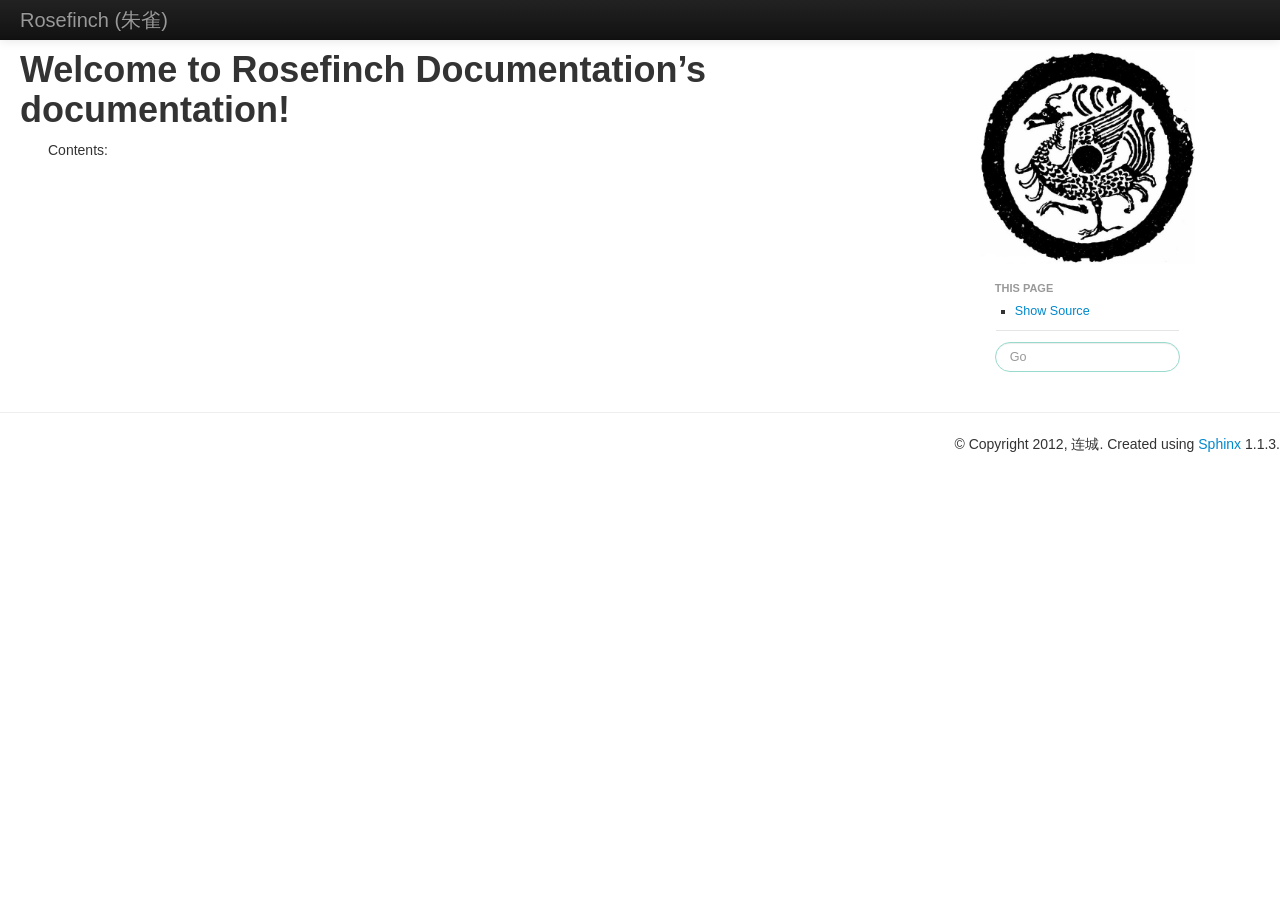
==== index.html @ 47800d83 "Updated Sphinx build" ====
<!DOCTYPE HTML>


<html xmlns="http://www.w3.org/1999/xhtml">
  <head>
    <meta http-equiv="Content-Type" content="text/html; charset=utf-8" />
    
    <title>Welcome to Rosefinch Documentation’s documentation! &mdash; Rosefinch (朱雀)</title>
    
    <link rel="stylesheet" href="_static/rosefinch.css" type="text/css" />
    <link rel="stylesheet" href="_static/pygments.css" type="text/css" />
    <link rel="stylesheet" href="_static/bootstrap.min.css" type="text/css" />
    
    <script type="text/javascript">
      var DOCUMENTATION_OPTIONS = {
        URL_ROOT:    '',
        VERSION:     '1.0.0',
        COLLAPSE_INDEX: false,
        FILE_SUFFIX: '.html',
        HAS_SOURCE:  true
      };
    </script>
    <script type="text/javascript" src="_static/jquery.js"></script>
    <script type="text/javascript" src="_static/underscore.js"></script>
    <script type="text/javascript" src="_static/doctools.js"></script>
    <script type="text/javascript" src="_static/bootstrap.min.js"></script>
    <link rel="top" title="Rosefinch (朱雀)" href="#" /> 
  </head>
  <body><div class="navbar navbar-fixed-top navbar-inverse">
    <div class="navbar-inner">
      <div class="container-fluid">
        <a href="#" class="brand">Rosefinch (朱雀)</a>
        <ul class="nav"></ul>
      </div>
    </div>
  </div><div class="content container-fluid">
    <div class="row-fluid">
      

    <div class="document"><div class="span9">
    
      <div class="documentwrapper">
        <div class="bodywrapper">
          <div class="body">
            
  <div class="section" id="welcome-to-rosefinch-documentation-s-documentation">
<h1>Welcome to Rosefinch Documentation&#8217;s documentation!<a class="headerlink" href="#welcome-to-rosefinch-documentation-s-documentation" title="Permalink to this headline">¶</a></h1>
<p>Contents:</p>
<div class="toctree-wrapper compound">
<ul class="simple">
</ul>
</div>
</div>


          </div>
        </div>
      </div>
  </div><div class="span3">
      <div class="sphinxsidebar">
        <div class="sphinxsidebarwrapper">
            <p class="logo"><a href="#">
              <img class="logo" src="_static/rosefinch.jpg" alt="Logo"/>
            </a></p><ul class="nav nav-list">
    <li class="nav-header">This Page</li>
    <ul>
      <li><a href="_sources/index.txt" rel="nofollow">Show Source</a></li>
    </ul>
  </ul><ul class="nav nav-list">
    <li class="divider"></li>
    <form action="http://www.google.com/search" method="get" class="form-search">
      <input type="text" name="as_q" placeholder="Go" class="search-query span12" />
      <input type="hidden" name="sitesearch" value="http://liancheng.github.com/rosefinch" />
    </form>
  </ul>
        </div>
      </div></div>
      <div class="clearer"></div>
    </div>
    </div>
  </div><hr />
  
    <div class="footer">
        &copy; Copyright 2012, 连城.
      Created using <a href="http://sphinx.pocoo.org/">Sphinx</a> 1.1.3.
    </div>
  </body>
</html>
---- _static/rosefinch.css ----
@import url("basic.css");

/* Resets field list style */
table.field-list td, table.field-list th {
  text-align: left;
}

/* Resets footnote label style */
table.footnote .label {
  font-size: inherit;
  font-weight: inherit;
  line-height: inherit;
  color: inherit;
  text-shadow: inherit;
  white-space: inherit
  vertical-align: inherit;
  background-color: inherit;
  padding: inherit;
  -webkit-border-radius: inherit;
     -moz-border-radius: inherit;
          border-radius: inherit;
}

div.sphinxsidebar {
  margin-left: 0;
}

div.content {
  margin-top: 40px;
}

div.footer {
  text-align: right;
}.body p {
    text-indent: 2em;
  }

  .body p.compound-middle,
  .body p.compound-last,
  .body p.topic-title,
  .body p.rubric,
  .body table.footnote p,
  .body li p.first,
  .body li div.first p.compound-first {
    text-indent: 0;
  }a.reference>em {
  font-style: inherit;
}
---- _static/pygments.css ----
.highlight .hll { background-color: #ffffcc }
.highlight  { background: #eeffcc; }
.highlight .c { color: #408090; font-style: italic } /* Comment */
.highlight .err { border: 1px solid #FF0000 } /* Error */
.highlight .k { color: #007020; font-weight: bold } /* Keyword */
.highlight .o { color: #666666 } /* Operator */
.highlight .cm { color: #408090; font-style: italic } /* Comment.Multiline */
.highlight .cp { color: #007020 } /* Comment.Preproc */
.highlight .c1 { color: #408090; font-style: italic } /* Comment.Single */
.highlight .cs { color: #408090; background-color: #fff0f0 } /* Comment.Special */
.highlight .gd { color: #A00000 } /* Generic.Deleted */
.highlight .ge { font-style: italic } /* Generic.Emph */
.highlight .gr { color: #FF0000 } /* Generic.Error */
.highlight .gh { color: #000080; font-weight: bold } /* Generic.Heading */
.highlight .gi { color: #00A000 } /* Generic.Inserted */
.highlight .go { color: #303030 } /* Generic.Output */
.highlight .gp { color: #c65d09; font-weight: bold } /* Generic.Prompt */
.highlight .gs { font-weight: bold } /* Generic.Strong */
.highlight .gu { color: #800080; font-weight: bold } /* Generic.Subheading */
.highlight .gt { color: #0040D0 } /* Generic.Traceback */
.highlight .kc { color: #007020; font-weight: bold } /* Keyword.Constant */
.highlight .kd { color: #007020; font-weight: bold } /* Keyword.Declaration */
.highlight .kn { color: #007020; font-weight: bold } /* Keyword.Namespace */
.highlight .kp { color: #007020 } /* Keyword.Pseudo */
.highlight .kr { color: #007020; font-weight: bold } /* Keyword.Reserved */
.highlight .kt { color: #902000 } /* Keyword.Type */
.highlight .m { color: #208050 } /* Literal.Number */
.highlight .s { color: #4070a0 } /* Literal.String */
.highlight .na { color: #4070a0 } /* Name.Attribute */
.highlight .nb { color: #007020 } /* Name.Builtin */
.highlight .nc { color: #0e84b5; font-weight: bold } /* Name.Class */
.highlight .no { color: #60add5 } /* Name.Constant */
.highlight .nd { color: #555555; font-weight: bold } /* Name.Decorator */
.highlight .ni { color: #d55537; font-weight: bold } /* Name.Entity */
.highlight .ne { color: #007020 } /* Name.Exception */
.highlight .nf { color: #06287e } /* Name.Function */
.highlight .nl { color: #002070; font-weight: bold } /* Name.Label */
.highlight .nn { color: #0e84b5; font-weight: bold } /* Name.Namespace */
.highlight .nt { color: #062873; font-weight: bold } /* Name.Tag */
.highlight .nv { color: #bb60d5 } /* Name.Variable */
.highlight .ow { color: #007020; font-weight: bold } /* Operator.Word */
.highlight .w { color: #bbbbbb } /* Text.Whitespace */
.highlight .mf { color: #208050 } /* Literal.Number.Float */
.highlight .mh { color: #208050 } /* Literal.Number.Hex */
.highlight .mi { color: #208050 } /* Literal.Number.Integer */
.highlight .mo { color: #208050 } /* Literal.Number.Oct */
.highlight .sb { color: #4070a0 } /* Literal.String.Backtick */
.highlight .sc { color: #4070a0 } /* Literal.String.Char */
.highlight .sd { color: #4070a0; font-style: italic } /* Literal.String.Doc */
.highlight .s2 { color: #4070a0 } /* Literal.String.Double */
.highlight .se { color: #4070a0; font-weight: bold } /* Literal.String.Escape */
.highlight .sh { color: #4070a0 } /* Literal.String.Heredoc */
.highlight .si { color: #70a0d0; font-style: italic } /* Literal.String.Interpol */
.highlight .sx { color: #c65d09 } /* Literal.String.Other */
.highlight .sr { color: #235388 } /* Literal.String.Regex */
.highlight .s1 { color: #4070a0 } /* Literal.String.Single */
.highlight .ss { color: #517918 } /* Literal.String.Symbol */
.highlight .bp { color: #007020 } /* Name.Builtin.Pseudo */
.highlight .vc { color: #bb60d5 } /* Name.Variable.Class */
.highlight .vg { color: #bb60d5 } /* Name.Variable.Global */
.highlight .vi { color: #bb60d5 } /* Name.Variable.Instance */
.highlight .il { color: #208050 } /* Literal.Number.Integer.Long */
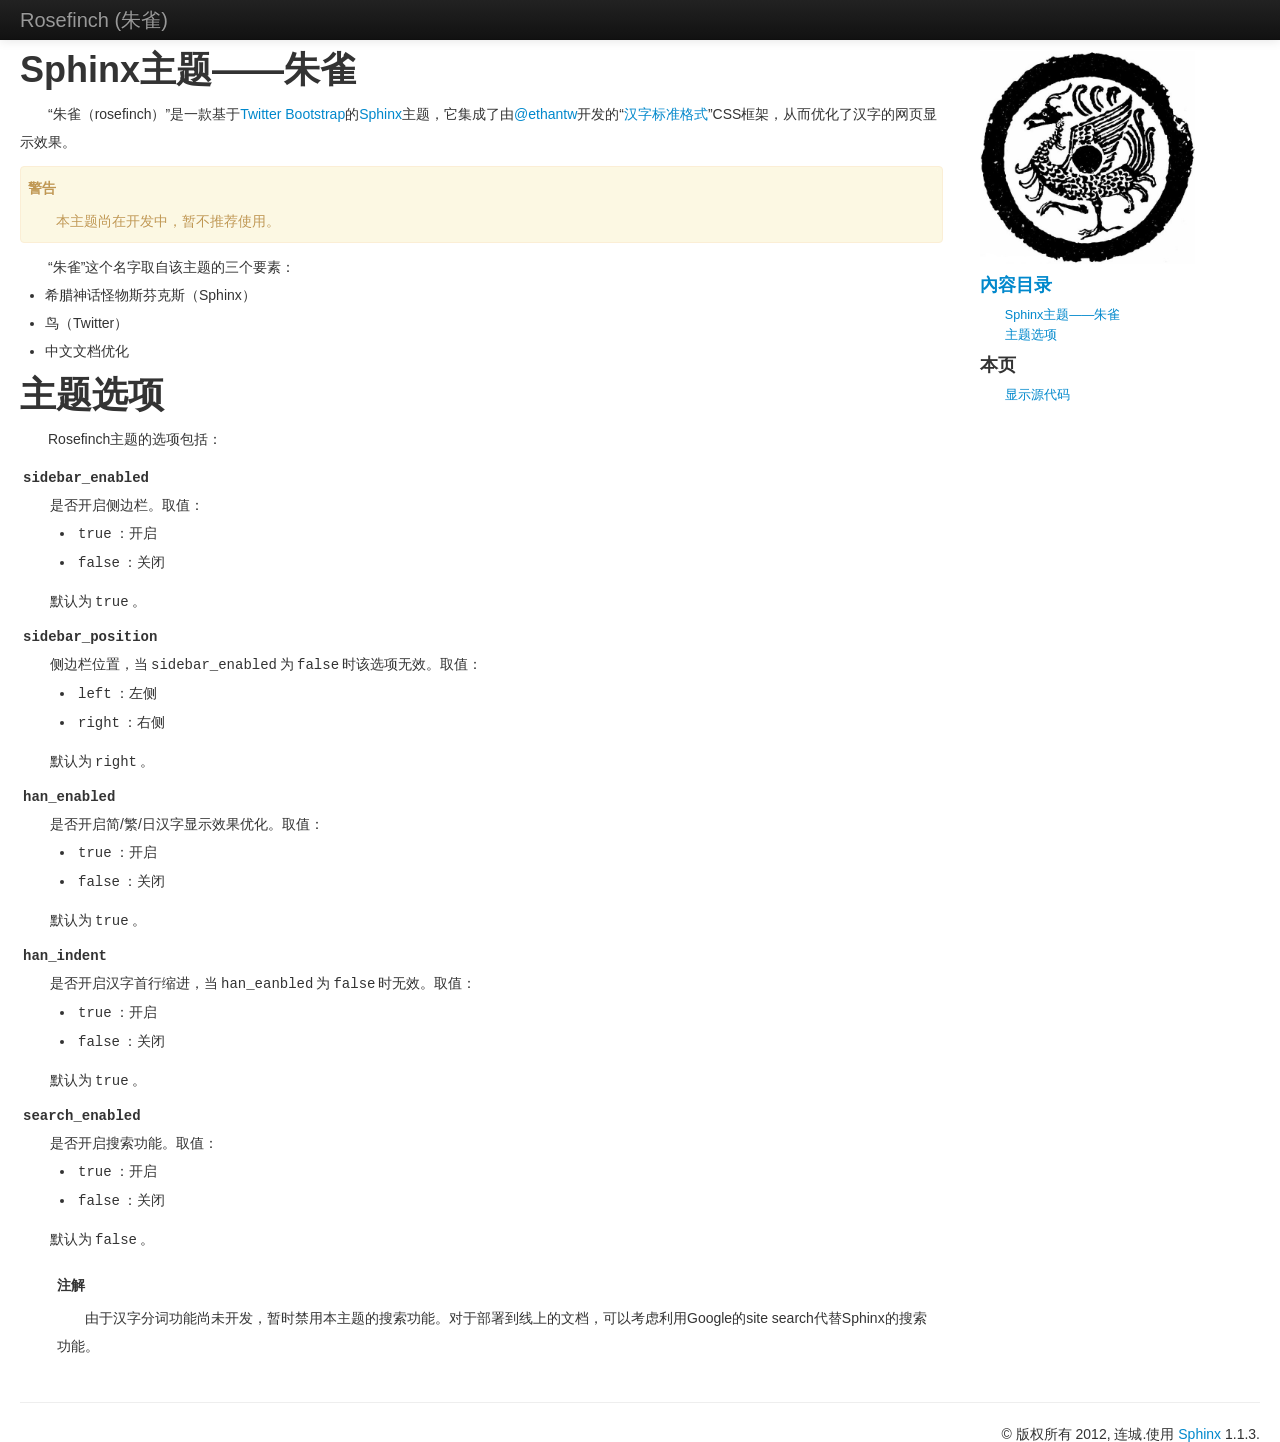
==== commit 5f7b5822: "Update gh-pages branch" ====
--- a/index.html
+++ b/index.html
@@ -1,89 +1,133 @@
-
 <!DOCTYPE HTML>
 
+  <html xmlns="http://www.w3.org/1999/xhtml" lang="zh">
 
-<html xmlns="http://www.w3.org/1999/xhtml">
   <head>
     <meta http-equiv="Content-Type" content="text/html; charset=utf-8" />
+    <title>Sphinx主题——朱雀 &mdash; Rosefinch (朱雀)</title>
     
-    <title>Welcome to Rosefinch Documentation’s documentation! &mdash; Rosefinch (朱雀)</title>
-    
-    <link rel="stylesheet" href="_static/rosefinch.css" type="text/css" />
-    <link rel="stylesheet" href="_static/pygments.css" type="text/css" />
+    <link rel="stylesheet" href="_static/han.min.css" type="text/css" />
     <link rel="stylesheet" href="_static/bootstrap.min.css" type="text/css" />
-    
+  <link rel="stylesheet" href="_static/rosefinch.css" type="text/css" />
+  <link rel="stylesheet" href="_static/pygments.css" type="text/css" />
     <script type="text/javascript">
       var DOCUMENTATION_OPTIONS = {
-        URL_ROOT:    '',
-        VERSION:     '1.0.0',
+        URL_ROOT:       '',
+        VERSION:        '1.0.0',
         COLLAPSE_INDEX: false,
-        FILE_SUFFIX: '.html',
-        HAS_SOURCE:  true
+        FILE_SUFFIX:    '.html',
+        HAS_SOURCE:     true
       };
     </script>
+    <script type="text/javascript" src="_static/han.min.js"></script>
+    <script type="text/javascript" src="_static/bootstrap.min.js"></script>
     <script type="text/javascript" src="_static/jquery.js"></script>
     <script type="text/javascript" src="_static/underscore.js"></script>
-    <script type="text/javascript" src="_static/doctools.js"></script>
-    <script type="text/javascript" src="_static/bootstrap.min.js"></script>
-    <link rel="top" title="Rosefinch (朱雀)" href="#" /> 
-  </head>
-  <body><div class="navbar navbar-fixed-top navbar-inverse">
-    <div class="navbar-inner">
-      <div class="container-fluid">
-        <a href="#" class="brand">Rosefinch (朱雀)</a>
-        <ul class="nav"></ul>
-      </div>
-    </div>
-  </div><div class="content container-fluid">
-    <div class="row-fluid">
-      
+    <script type="text/javascript" src="_static/doctools.js"></script><link rel="top" title="Rosefinch (朱雀)" href="#" /></head>
 
-    <div class="document"><div class="span9">
-    
-      <div class="documentwrapper">
-        <div class="bodywrapper">
-          <div class="body">
-            
-  <div class="section" id="welcome-to-rosefinch-documentation-s-documentation">
-<h1>Welcome to Rosefinch Documentation&#8217;s documentation!<a class="headerlink" href="#welcome-to-rosefinch-documentation-s-documentation" title="Permalink to this headline">¶</a></h1>
-<p>Contents:</p>
-<div class="toctree-wrapper compound">
-<ul class="simple">
+  <body><div class="navbar navbar-static-top navbar-inverse">
+        <div class="navbar-inner">
+          <a href="#" class="brand">Rosefinch (朱雀)</a>
+          <ul class="nav"></ul></div>
+      </div><div class="content container-fluid">
+        <div class="row-fluid"><div class="document span9"><article lang="zh">
+                <div class="documentwrapper"><div class="body"><div class="section" id="sphinx">
+<h1>Sphinx主题——朱雀<a class="headerlink" href="#sphinx" title="永久链接至标题">¶</a></h1>
+<p>“朱雀（rosefinch）”是一款基于<a class="reference external" href="http://twitter.github.com/bootstrap/">Twitter Bootstrap</a>的<a class="reference external" href="http://sphinx.pocoo.org/">Sphinx</a>主题，它集成了由<a class="reference external" href="http://twitter.com/ethantw/">&#64;ethantw</a>开发的“<a class="reference external" href="http://ethantw.net/projects/han/">汉字标准格式</a>”CSS框架，从而优化了汉字的网页显示效果。</p>
+<div class="alert alert-block admonition warning">
+<p class="first admonition-title">警告</p>
+<p class="last">本主题尚在开发中，暂不推荐使用。</p>
+</div>
+<div class="compound">
+<p class="compound-first">“朱雀”这个名字取自该主题的三个要素：</p>
+<ul class="compound-last simple">
+<li>希腊神话怪物斯芬克斯（Sphinx）</li>
+<li>鸟（Twitter）</li>
+<li>中文文档优化</li>
 </ul>
 </div>
 </div>
-
-
-          </div>
-        </div>
-      </div>
-  </div><div class="span3">
-      <div class="sphinxsidebar">
-        <div class="sphinxsidebarwrapper">
-            <p class="logo"><a href="#">
-              <img class="logo" src="_static/rosefinch.jpg" alt="Logo"/>
-            </a></p><ul class="nav nav-list">
-    <li class="nav-header">This Page</li>
-    <ul>
-      <li><a href="_sources/index.txt" rel="nofollow">Show Source</a></li>
-    </ul>
-  </ul><ul class="nav nav-list">
-    <li class="divider"></li>
-    <form action="http://www.google.com/search" method="get" class="form-search">
-      <input type="text" name="as_q" placeholder="Go" class="search-query span12" />
-      <input type="hidden" name="sitesearch" value="http://liancheng.github.com/rosefinch" />
-    </form>
-  </ul>
-        </div>
-      </div></div>
-      <div class="clearer"></div>
+<div class="section" id="id1">
+<h1>主题选项<a class="headerlink" href="#id1" title="永久链接至标题">¶</a></h1>
+<p>Rosefinch主题的选项包括：</p>
+<dl class="docutils">
+<dt><tt class="docutils literal"><span class="pre">sidebar_enabled</span></tt></dt>
+<dd><p class="first">是否开启侧边栏。取值：</p>
+<div class="last compound">
+<ul class="compound-first simple">
+<li><tt class="docutils literal"><span class="pre">true</span></tt>：开启</li>
+<li><tt class="docutils literal"><span class="pre">false</span></tt>：关闭</li>
+</ul>
+<p class="compound-last">默认为<tt class="docutils literal"><span class="pre">true</span></tt>。</p>
+</div>
+</dd>
+<dt><tt class="docutils literal"><span class="pre">sidebar_position</span></tt></dt>
+<dd><p class="first">侧边栏位置，当<tt class="docutils literal"><span class="pre">sidebar_enabled</span></tt>为<tt class="docutils literal"><span class="pre">false</span></tt>时该选项无效。取值：</p>
+<div class="last compound">
+<ul class="compound-first simple">
+<li><tt class="docutils literal"><span class="pre">left</span></tt>：左侧</li>
+<li><tt class="docutils literal"><span class="pre">right</span></tt>：右侧</li>
+</ul>
+<p class="compound-last">默认为<tt class="docutils literal"><span class="pre">right</span></tt>。</p>
+</div>
+</dd>
+<dt><tt class="docutils literal"><span class="pre">han_enabled</span></tt></dt>
+<dd><p class="first">是否开启简/繁/日汉字显示效果优化。取值：</p>
+<div class="last compound">
+<ul class="compound-first simple">
+<li><tt class="docutils literal"><span class="pre">true</span></tt>：开启</li>
+<li><tt class="docutils literal"><span class="pre">false</span></tt>：关闭</li>
+</ul>
+<p class="compound-last">默认为<tt class="docutils literal"><span class="pre">true</span></tt>。</p>
+</div>
+</dd>
+<dt><tt class="docutils literal"><span class="pre">han_indent</span></tt></dt>
+<dd><p class="first">是否开启汉字首行缩进，当<tt class="docutils literal"><span class="pre">han_eanbled</span></tt>为<tt class="docutils literal"><span class="pre">false</span></tt>时无效。取值：</p>
+<div class="last compound">
+<ul class="compound-first simple">
+<li><tt class="docutils literal"><span class="pre">true</span></tt>：开启</li>
+<li><tt class="docutils literal"><span class="pre">false</span></tt>：关闭</li>
+</ul>
+<p class="compound-last">默认为<tt class="docutils literal"><span class="pre">true</span></tt>。</p>
+</div>
+</dd>
+<dt><tt class="docutils literal"><span class="pre">search_enabled</span></tt></dt>
+<dd><p class="first">是否开启搜索功能。取值：</p>
+<div class="last compound">
+<ul class="compound-first simple">
+<li><tt class="docutils literal"><span class="pre">true</span></tt>：开启</li>
+<li><tt class="docutils literal"><span class="pre">false</span></tt>：关闭</li>
+</ul>
+<p class="compound-middle">默认为<tt class="docutils literal"><span class="pre">false</span></tt>。</p>
+<div class="compound-last admonition note">
+<p class="first admonition-title">注解</p>
+<p class="last">由于汉字分词功能尚未开发，暂时禁用本主题的搜索功能。对于部署到线上的文档，可以考虑利用Google的site search代替Sphinx的搜索功能。</p>
+</div>
+</div>
+</dd>
+</dl>
+</div>
+</div></div>
+              </article><div class="clearer"></div>
+          </div><div class="span3">
+                <div class="sphinxsidebar">
+      <div class="sphinxsidebarwrapper"><p class="logo">
+              <a href="#">
+                <img class="logo" src="_static/rosefinch.jpg" alt="Logo"/>
+              </a>
+            </p><h4><a href="#">內容目录</a></h4>
+  <ul>
+<li><a class="reference internal" href="#">Sphinx主题——朱雀</a></li>
+<li><a class="reference internal" href="#id1">主题选项</a></li>
+</ul>
+<h4>本页</h4>
+  <ul>
+    <li>
+      <a href="_sources/index.txt" rel="nofollow">显示源代码</a>
+    </li>
+  </ul></div>
     </div>
-    </div>
-  </div><hr />
-  
-    <div class="footer">
-        &copy; Copyright 2012, 连城.
-      Created using <a href="http://sphinx.pocoo.org/">Sphinx</a> 1.1.3.
-    </div>
-  </body>
+              </div></div>
+      </div><div class="footer container-fluid">
+        <hr />&copy; 版权所有 2012, 连城.使用 <a href="http://sphinx.pocoo.org/">Sphinx</a> 1.1.3.</div></body>
 </html>
--- a/_static/han.min.css
+++ b/_static/han.min.css
@@ -0,0 +1,22 @@
+@charset "utf-8";
+
+/* 漢字標準格式
+ * Standard Han Format
+ *
+ * Version: 1.2
+ * Lisence: MIT Lisence
+ * Last-Modified: 2011/12/22
+ */
+
+/* 手動設定字體 */
+/* 注音符號字體：出自教育部標準楷書之注音字符 */
+@font-face {  font-family: ff-zhuyin;  src: url(zhuyin.eot) /* for MsIE */;  }
+@font-face {  font-family: ff-zhuyin;  src: url(zhuyin.ttf);  }
+/* 漢字手寫體（cursive） */
+@font-face {  font-family: ff-cursive-han;  src: local(STFangsong), local(STKaiti), local(Kai), local("標楷體"), local(DFKaiShu-SB-Estd-BF);  }
+/* 襯線西文斜體字型 */
+@font-face {  font-family: ff-latin-serif-italic;  src: local("Times New Roman Italic") /* for Gecko */, local("TimesNewRomanPS-ItalicMT") /* for Webkit */, local("Times-Italic");  }
+/* 無襯線西文斜體字型 */
+@font-face {  font-family: ff-latin-sans-italic;  src: local("Helvetica Oblique") /* for Gecko */, local("Helvetica-LightOblique") /* for Webkit */, local("Arial Italic") /* for Windows */, local("Arial-ItalicMT");  }
+
+article,aside,details,figcaption,figure,footer,header,hgroup,nav,section{display:block}audio,canvas,video{display:inline-block;*display:inline;*zoom:1}audio:not([controls]){display:none}[hidden]{display:none}html{font-size:100%;overflow-y:scroll;-webkit-text-size-adjust:100%;-ms-text-size-adjust:100%}body{margin:0}body,button,input,select,textarea{font-family:sans-serif}a:focus{outline:thin dotted}a:hover,a:active{outline:0}h1{font-size:2em}abbr[title]{border-bottom:1px dotted}b,strong{font-weight:bold}blockquote{margin:1em 40px}dfn{font-style:italic}mark{background:#ff0;color:#000}pre,code,kbd,samp{font-family:monospace,serif;_font-family:'courier new',monospace;font-size:1em}pre{white-space:pre;white-space:pre-wrap;word-wrap:break-word}q{quotes:none}q:before,q:after{content:'';content:none}small{font-size:75%}sub,sup{font-size:75%;line-height:0;position:relative;vertical-align:baseline}sup{top:-0.5em}sub{bottom:-0.25em}ul,ol{margin-left:0;padding:0 0 0 40px}dd{margin:0 0 0 40px}nav ul,nav ol{list-style:none;list-style-image:none}img{border:0;-ms-interpolation-mode:bicubic}svg:not(:root){overflow:hidden}figure{margin:0}form{margin:0}fieldset{border:1px solid #c0c0c0;margin:0 2px;padding:.35em .625em .75em}legend{border:0;*margin-left:-7px}button,input,select,textarea{font-size:100%;margin:0;vertical-align:baseline;*vertical-align:middle}button,input{line-height:normal}button,input[type="button"],input[type="reset"],input[type="submit"]{cursor:pointer;-webkit-appearance:button;*overflow:visible}input[type="checkbox"],input[type="radio"]{box-sizing:border-box;padding:0}input[type="search"]{-webkit-appearance:textfield;-moz-box-sizing:content-box;-webkit-box-sizing:content-box;box-sizing:content-box}input[type="search"]::-webkit-search-decoration{-webkit-appearance:none}button::-moz-focus-inner,input::-moz-focus-inner{border:0;padding:0}textarea{overflow:auto;vertical-align:top}table{border-collapse:collapse;border-spacing:0}dfn{font-style:normal;font-weight:bolder}pre code{display:block;overflow:auto;white-space:pre;word-wrap:normal}html:lang(zh) a:link,html:lang(zh) a:visited,html:lang(zh) a:hover,html:lang(zh) a:active,html:lang(zh) ins{text-decoration:inherit}html:lang(zh) ins{border-bottom:3px double lightgray}u:lang(zh){letter-spacing:0}u+u{margin-left:.125em}b.pn{font-weight:inherit}b.pn:lang(zh){border-bottom:1px solid;padding-bottom:-0.05em;text-decoration:none}b.pn:lang(zh-latn){border:inherit}b.pn:lang(zh)+b.pn:lang(zh){margin-left:.1em}article h4,article h5{margin:1em 0 .5em 0}article h4+h5{margin-top:-.5em}article p,article li{line-height:2;text-align:justify}article p{margin:0}article p:before{content:"        ";font-style:normal;font-weight:normal;text-decoration:none}article:lang(zh) p:before{content:"　　"}article:lang(ja) p:before{content:"　"}article:lang(zh) p.poem-like:before,article:lang(zh).poem-like p:before,blockquote:lang(zh).poem-like p:before,article:lang(ja) p.poem-like:before,article:lang(ja).poem-like p:before,blockquote:lang(ja).poem-like p:before{content:""}article:lang(zh) p.poem-like,article:lang(zh).poem-like p,blockquote:lang(zh).poem-like p,article:lang(ja) p.poem-like,article:lang(ja).poem-like p,blockquote:lang(ja).poem-like p{margin-left:2em}cite:lang(zh),cite:lang(ja),cite:lang(en).piece{font-style:inherit}cite:lang(zh):before,cite:lang(zh):after{content:"《";font-family:"Hiragino Mincho Pro","LiSong Pro",STSong,"微軟正黑體",PMingLiU,serif;line-height:inherit}cite:lang(zh):after{content:"》"}cite:lang(zh).piece:before{content:"〈"}cite:lang(zh).piece:after{content:"〉"}cite:lang(ja):before{content:"『"}cite:lang(ja):after{content:"』"}cite:lang(ja).piece:before{content:"「"}cite:lang(ja).piece:after{content:"」"}cite:lang(en).piece:before{content:"“"}cite:lang(en).piece:after{content:"”"}cite:lang(en-GB).piece:before{content:"‘"}cite:lang(en-GB).piece:after{content:"’"}.no-cite-mark cite:before,.no-cite-mark cite:after,cite.no-cite-mark:before,cite.no-cite-mark:after{content:""!important}em:lang(zh),em:lang(ja){border-bottom:2px dotted;font-style:normal;padding-bottom:.05em}.han-js em:lang(zh),.han-js em:lang(ja){border-bottom:0 none;padding-bottom:auto}.textemphasis em:lang(zh){text-emphasis:circle;-moz-text-emphasis:circle;-o-text-emphasis:circle;-webkit-text-emphasis:circle;text-emphasis-position:under;-moz-text-emphasis-position:under;-o-text-emphasis-position:under;-webkit-text-emphasis-position:under}.textemphasis em:lang(ja){text-emphasis:sesame;-moz-text-emphasis:sesame;-o-text-emphasis:sesame;-webkit-text-emphasis:sesame}.textemphasis em span.cjk.punc{text-emphasis:none;-moz-text-emphasis:none;-o-text-emphasis:none;-webkit-text-emphasis:none}.textemphasis em span.cjk:after,.textemphasis em span.latin:after{content:""!important}.no-textemphasis em:lang(zh) span.cjk,.no-textemphasis em:lang(ja) span.cjk,.no-textemphasis em:lang(zh) span.latin,.no-textemphasis em:lang(ja) span.latin{font-style:inherit;position:relative}.no-textemphasis em:lang(zh) span.cjk:after,.no-textemphasis em:lang(ja) span.cjk:after,.no-textemphasis em:lang(zh) span.latin:after,.no-textemphasis em:lang(ja) span.latin:after{content:"・";display:inline-block;font-family:"Hiragino Mincho Pro",HiraMinPro-W3,"MS Mincho",MS-Mincho,serif!important;font-style:normal;font-weight:normal;height:.9em;left:0;line-height:1em;margin:.8em 0 0 0;overflow:hidden;position:absolute;top:0}.no-textemphasis em:lang(ja) span.cjk:after,.no-textemphasis em:lang(ja) span.latin:after{content:"、";margin:-1.2em 0 0 .35em;overflow:inherit}.no-textemphasis em:lang(zh) span.latin:after{margin-left:-.25em}.no-textemphasis em:lang(ja) span.latin:after{margin-left:0}.no-textemphasis em:lang(zh) span.space:after,.no-textemphasis em:lang(ja) span.space:after,.no-textemphasis em:lang(zh) span.cjk.punc:after,.no-textemphasis em:lang(ja) span.cjk.punc:after{content:""}i:lang(zh){font-family:ff-latin-serif-italic,"Times New Roman",ff-cursive-han,cursive,"標楷體",serif;font-style:inherit}i:lang(zh-TW),i:lang(zh-HK){font-family:ff-latin-serif-italic,"Times New Roman",ff-cursive-han,cursive,"標楷體",serif}i:lang(ja){font-family:ff-latin-serif-italic,"Times New Roman",cursive,serif;font-style:inherit}article blockquote i:lang(zh),article blockquote i:lang(ja){font-family:ff-latin-sans-italic,Helvetica,Arial,"Hiragino Sans GB",sans-serif;font-style:inherit}.msie i:lang(zh) span.latin,.msie i:lang(ja) span.latin{font-style:italic}article p strong:lang(zh),article li strong:lang(zh){font-family:sans-serif;font-weight:600}q:lang(zh),q:lang(ja){quotes:'「' '」' '『' '』' '「' '」' '『' '』' '「' '」' '『' '』'}q:lang(zh-CN),q:lang(zh-hans),q:lang(en){quotes:'“' '”' '‘' '’' '“' '”' '‘' '’' '“' '”' '‘' '’'}q:lang(en-GB){quotes:'‘' '’' '“' '”' '‘' '’' '“' '”' '‘' '’' '“' '”'}q:before{content:open-quote}q:after{content:close-quote}.no-quotes q:lang(zh):before,.no-quotes q:lang(ja):before{content:"「"}.no-quotes q:lang(zh):after,.no-quotes q:lang(ja):after{content:"」"}.no-quotes q.double:lang(zh):before,.no-quotes q.double:lang(ja):before{content:"『"}.no-quotes q.double:lang(zh):after,.no-quotes q.double:lang(ja):after{content:"』"}:lang(zh) article blockquote,:lang(ja) article blockquote{margin:1.5em 0 1.5em 2em;font-family:Times,"Times New Roman",ff-cursive-han,cursive,"標楷體",serif;width:auto}article blockquote:lang(ja){font-family:Times,"Times New Roman",cursive,serif}ruby rp{display:none}ruby rt{font-size:.5em;line-height:normal}ruby rt:before{content:"（"}ruby rt:after{content:"）"}rt:empty:before,rt:empty:after{content:""}.han-js ruby rt:before,.han-js ruby rt:after{content:""}ruby{display:inline-block;line-height:2em}.webkit ruby{display:inline}.han-js ruby,.han-js ruby .rt{text-indent:0}.han-js ruby .rb{display:inline-block;padding-top:.5em;position:relative;text-align:center}.han-js.msie ruby .rb{display:block;float:left}.han-js ruby .rt{font-size:.5em;left:0;line-height:normal;padding:0 .05em;position:absolute;text-align:center;top:0;white-space:nowrap}.han-js ruby.mps{display:inline;vertical-align:top}.han-js.webkit ruby.mps,.han-js.msie ruby.mps{display:inline-block}.han-js ruby.mps span.rb{padding-top:0}.han-js ruby.mps .rt{display:inline-block;font-family:ff-zhuyin,"標楷體",DFKaiShu-SB-Estd-BF,cursive,serif;font-size:1em;line-height:.9!important;margin:-.5em -.2em 0 -.5em!important;position:static!important;transform:scale(.6);-moz-transform:scale(.6);-ms-transform:scale(.6);-o-transform:scale(.6);-webkit-transform:scale(.6);vertical-align:middle;width:1.5em;white-space:pre-wrap;word-break:break-all}.han-js.msie-old ruby.mps .rt,.han-js.ie-8 ruby.mps .rt{font-size:.6em}.han-js ruby.mps rt:empty,.han-js ruby.mps .rt:empty{width:auto}.han-js ruby.mps span.tone{bottom:.6em;display:inline-block;position:absolute;right:-.4em}.han-js ruby.mps span.tone-0{bottom:auto;margin-top:-.75em;right:.5em}.webkit ruby.mps span.tone-0{bottom:auto;margin-top:-.7em;right:.25em}.msie ruby.mps span.tone{bottom:3em;font-size:.6em}.msie ruby.mps span.tone-0{bottom:auto;font-size:.6em}ruby.mps-ltr rt,ruby.mps-ltr .rt{font-family:STKaiti,Kai,cursive,serif}code:lang(zh),code:lang(ja){font-family:monospace,sans-serif}
--- a/_static/rosefinch.css
+++ b/_static/rosefinch.css
@@ -1,4 +1,10 @@
 @import url("basic.css");
+
+/* -- Rosefince specific styles --------------------------------------------- */
+
+article p, article li {
+  text-align: left;
+}
 
 /* Resets field list style */
 table.field-list td, table.field-list th {
@@ -21,28 +27,57 @@
           border-radius: inherit;
 }
 
+
+
+/* Remove unecessary indentation */
+article dd p.first:before,
+article div.math p:before,
+article .field-list p:before,
+article li div.first p.compound-first:before,
+article li p.first:before,
+article p.admonition-title:before,
+article p.biglink:before,
+article p.caption:before,
+article p.centered:before,
+article p.compound-last:before,
+article p.compound-middle:before,
+article p.rubric:before,
+article p.sidebar-title:before,
+article p.topic-title:before,
+article table.footnote p:before {
+  content: "";
+}
+
 div.sphinxsidebar {
   margin-left: 0;
 }
 
-div.content {
-  margin-top: 40px;
+div.footer {
+  text-align: right;
+  margin-bottom: 20px;
 }
 
-div.footer {
-  text-align: right;
-}.body p {
-    text-indent: 2em;
-  }
+article a.reference em {
+  border: inherit;
+}
 
-  .body p.compound-middle,
-  .body p.compound-last,
-  .body p.topic-title,
-  .body p.rubric,
-  .body table.footnote p,
-  .body li p.first,
-  .body li div.first p.compound-first {
-    text-indent: 0;
-  }a.reference>em {
-  font-style: inherit;
+article li p.first {
+  line-height: 3;
+}
+
+img.logo {
+  align: center;
+}
+
+tt,
+a.footnote-reference {
+  padding: 0 3px 0 3px;
+}
+
+.unsure {
+  background-color: yellow;
+}
+
+.highlight pre {
+  margin-top: 10px;
 }
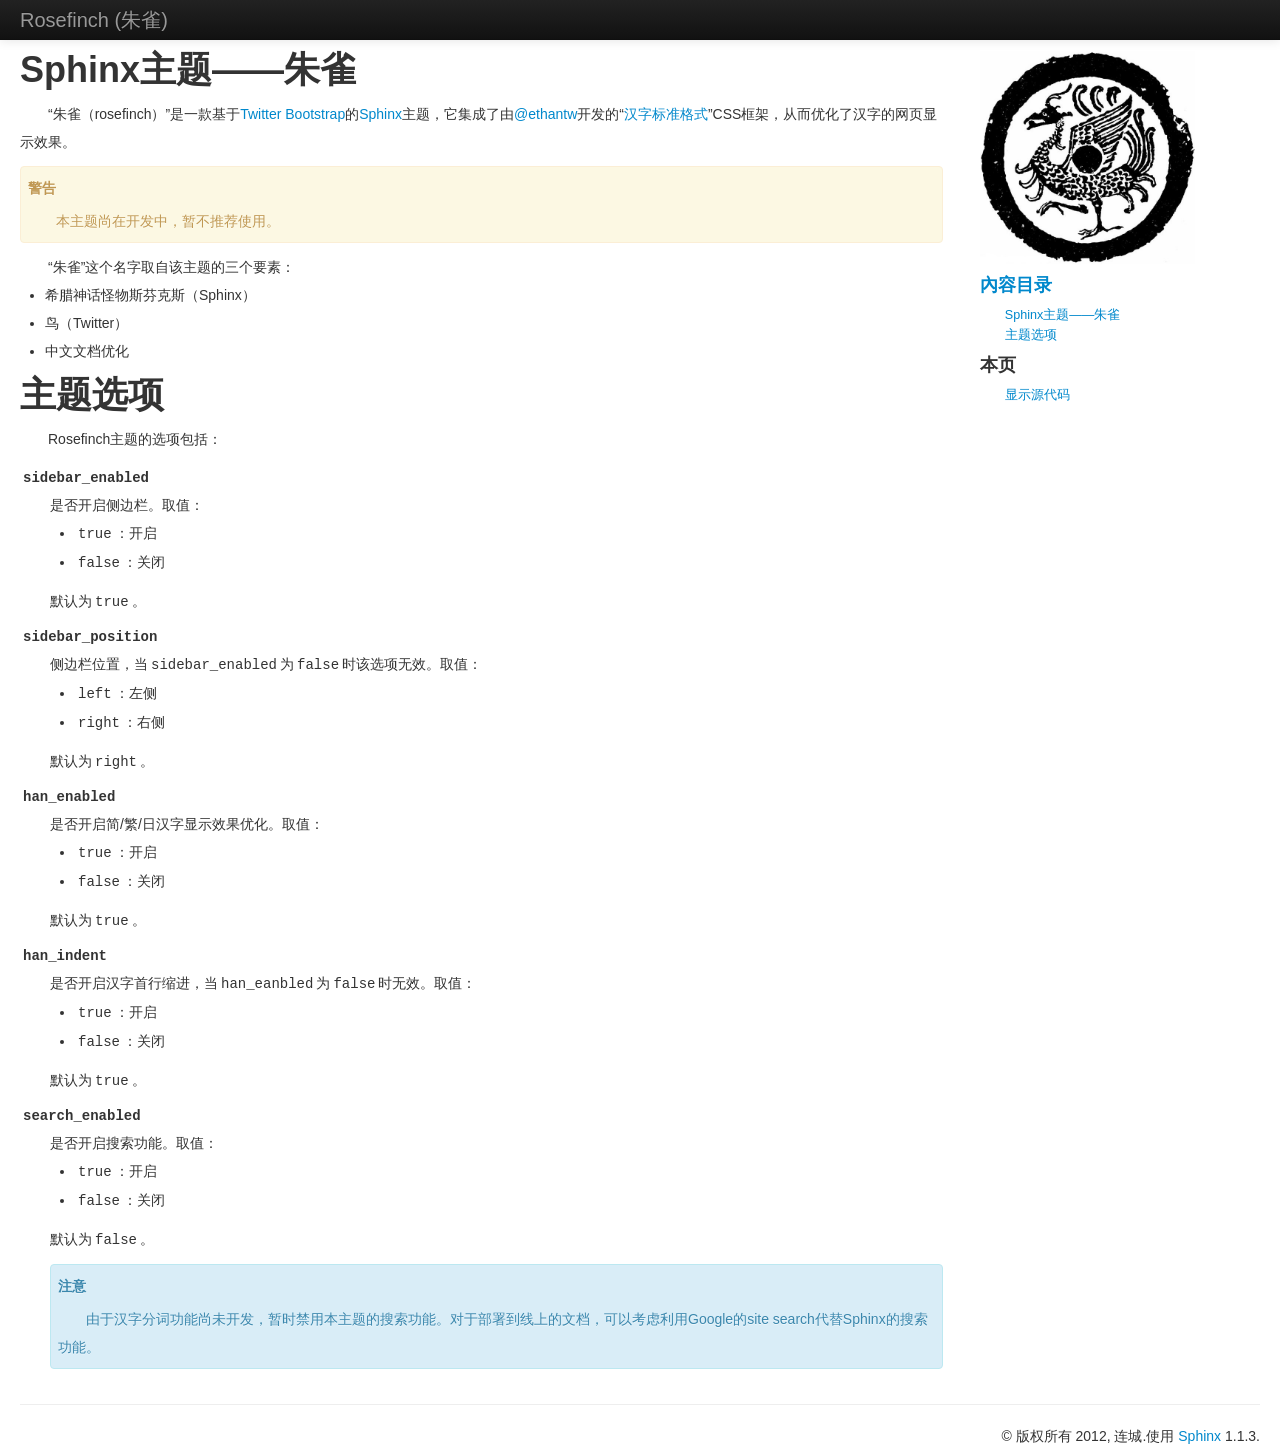
==== commit cd1fa92b: "Updated gh-pages branch" ====
--- a/index.html
+++ b/index.html
@@ -99,8 +99,8 @@
 <li><tt class="docutils literal"><span class="pre">false</span></tt>：关闭</li>
 </ul>
 <p class="compound-middle">默认为<tt class="docutils literal"><span class="pre">false</span></tt>。</p>
-<div class="compound-last admonition note">
-<p class="first admonition-title">注解</p>
+<div class="alert alert-info compound-last admonition attention">
+<p class="first admonition-title">注意</p>
 <p class="last">由于汉字分词功能尚未开发，暂时禁用本主题的搜索功能。对于部署到线上的文档，可以考虑利用Google的site search代替Sphinx的搜索功能。</p>
 </div>
 </div>
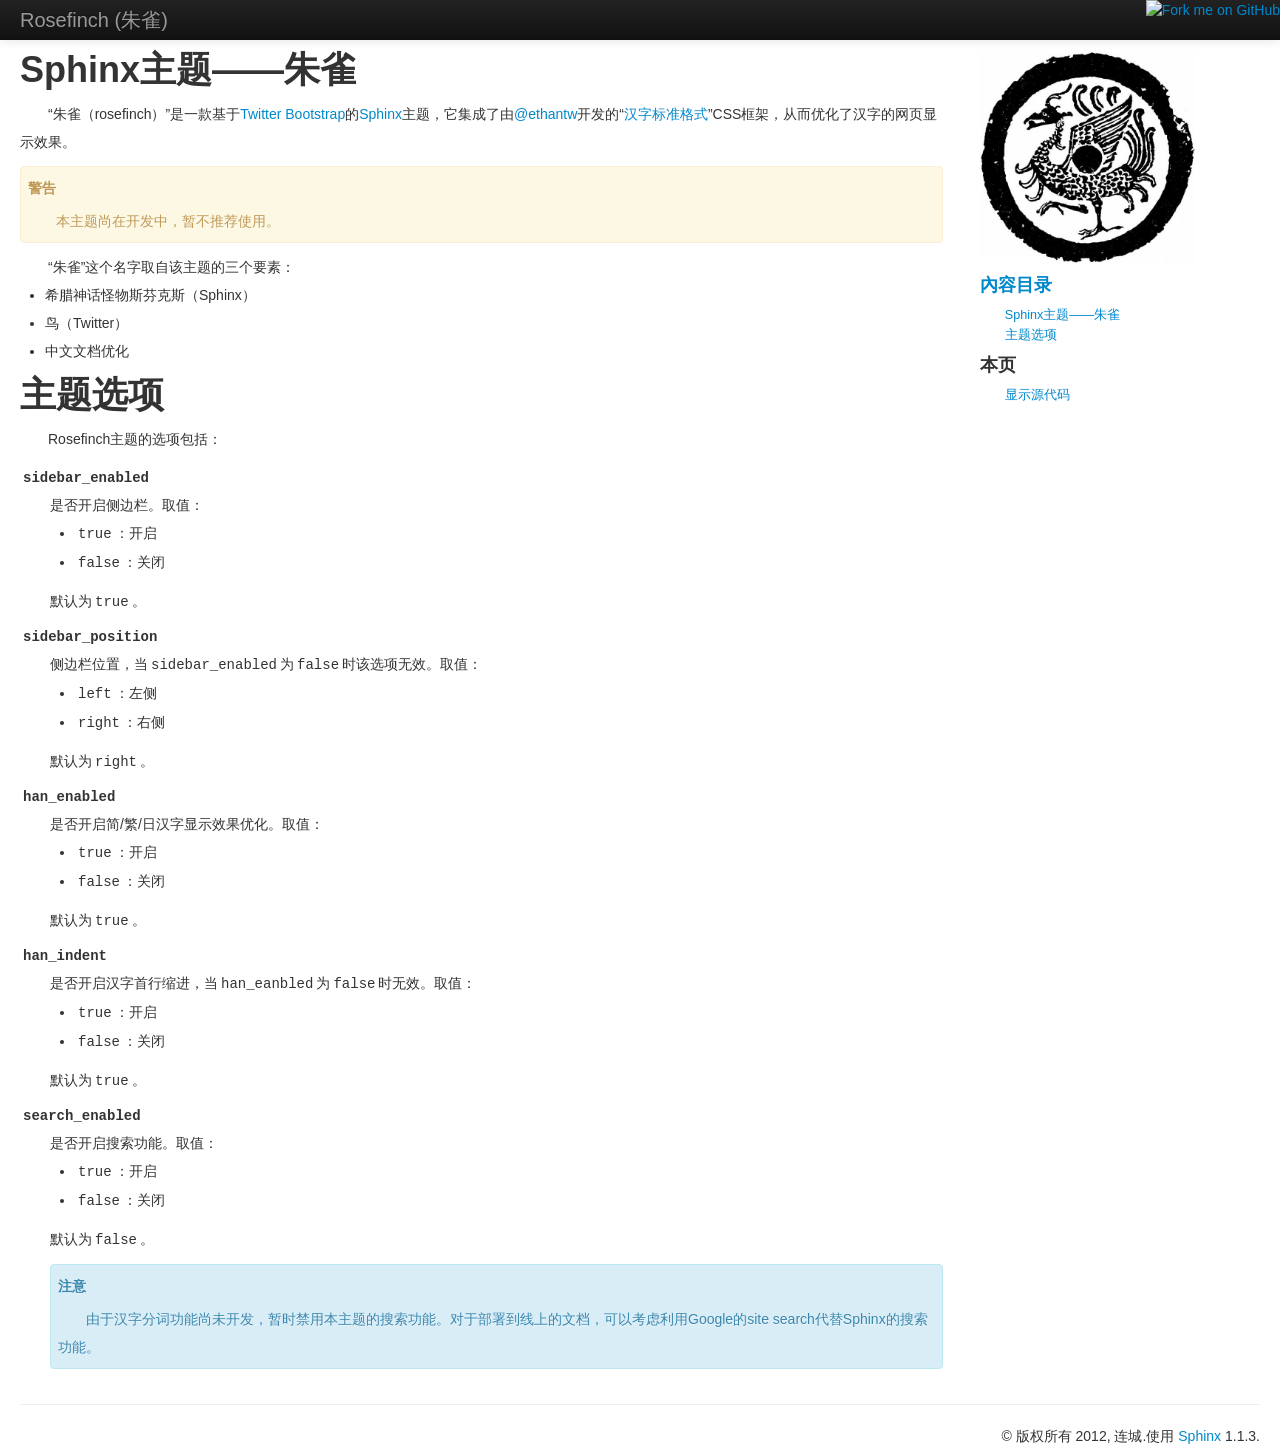
==== commit 24385d80: "Updated gh-pages branch" ====
--- a/index.html
+++ b/index.html
@@ -31,7 +31,7 @@
           <ul class="nav"></ul></div>
       </div><div class="content container-fluid">
         <div class="row-fluid"><div class="document span9"><article lang="zh">
-                <div class="documentwrapper"><div class="body"><div class="section" id="sphinx">
+                <div class="documentwrapper"><div class="body"><a href="https://github.com/liancheng/rosefinch"><img style="position: absolute; top: 0; right: 0; border: 0;" src="https://s3.amazonaws.com/github/ribbons/forkme_right_red_aa0000.png" alt="Fork me on GitHub"></a><div class="section" id="sphinx">
 <h1>Sphinx主题——朱雀<a class="headerlink" href="#sphinx" title="永久链接至标题">¶</a></h1>
 <p>“朱雀（rosefinch）”是一款基于<a class="reference external" href="http://twitter.github.com/bootstrap/">Twitter Bootstrap</a>的<a class="reference external" href="http://sphinx.pocoo.org/">Sphinx</a>主题，它集成了由<a class="reference external" href="http://twitter.com/ethantw/">&#64;ethantw</a>开发的“<a class="reference external" href="http://ethantw.net/projects/han/">汉字标准格式</a>”CSS框架，从而优化了汉字的网页显示效果。</p>
 <div class="alert alert-block admonition warning">
